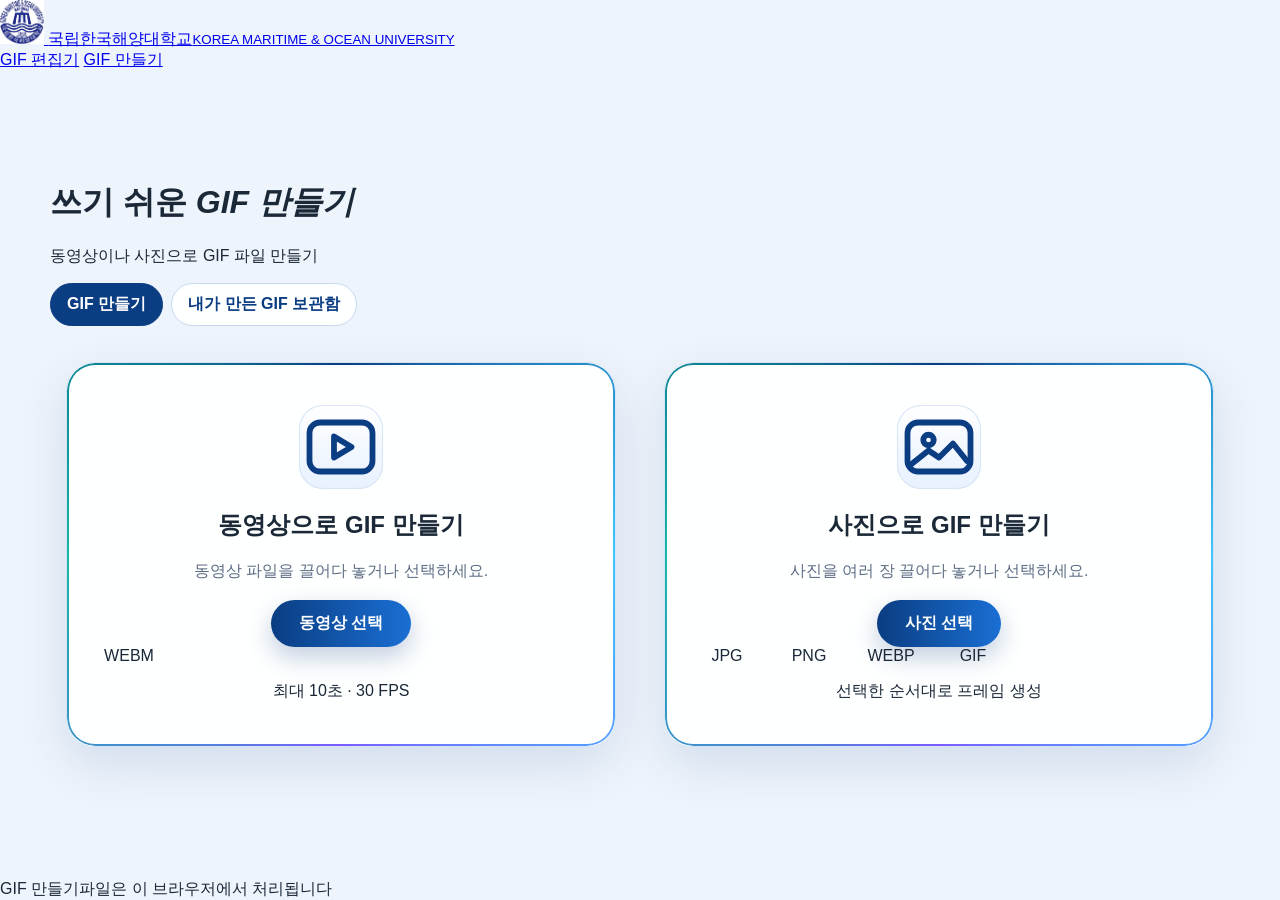
==== maker.html @ d2a6f074 "Add files via upload" ====
<!DOCTYPE html>
<html lang="ko">
<head>
  <meta charset="UTF-8">
  <meta name="viewport" content="width=device-width, initial-scale=1.0">
  <title>스마트 GIF 생성기</title>
  <link rel="icon" href="assets/kmou-logo.png">
  <link rel="stylesheet" href="css/shared.css">
  <link rel="stylesheet" href="css/style.css">
</head>
<body class="maker">
  <header class="site-header">
    <div class="header-inner">
      <a class="identity" href="https://www.kmou.ac.kr/" target="_blank" rel="noopener noreferrer" aria-label="국립한국해양대학교">
        <img src="assets/kmou-logo.png" width="44" height="44" alt="">
        <span>국립한국해양대학교<small>KOREA MARITIME &amp; OCEAN UNIVERSITY</small></span>
      </a>
      <nav aria-label="주 메뉴">
        <a href="index.html" id="editLink">GIF 편집기</a>
        <a class="current" href="maker.html" id="homeTitle" aria-current="page">GIF 만들기</a>
      </nav>
    </div>
  </header>

  <main>
    <div class="home-shell" id="homeShell">
      <div class="hero">
        <h1>쓰기 쉬운 <em>GIF 만들기</em></h1>
        <p>동영상이나 사진으로 GIF 파일 만들기</p>
      </div>
      <div class="segmented home-tabs" role="tablist" aria-label="홈 메뉴">
        <button type="button" class="home-tab is-active" id="makeTab" role="tab" aria-controls="home" aria-selected="true">GIF 만들기</button>
        <button type="button" class="home-tab" id="archiveTab" role="tab" aria-controls="archive" aria-selected="false">내가 만든 GIF 보관함</button>
      </div>
      <section class="screen home-grid" id="home" role="tabpanel" aria-labelledby="makeTab">
        <section class="upload-card mode-card" id="dropzone" aria-labelledby="video-title">
          <div class="dropzone">
            <span class="drop-icon" aria-hidden="true">
              <svg viewBox="0 0 24 24" fill="none" stroke="currentColor" stroke-width="1.65" stroke-linecap="round" stroke-linejoin="round">
                <rect x="3" y="5" width="18" height="14" rx="3"></rect>
                <path d="m10 9 5 3-5 3Z"></path>
              </svg>
            </span>
            <h2 id="video-title">동영상으로 GIF 만들기</h2>
            <p class="drop-help">동영상 파일을 끌어다 놓거나 선택하세요.</p>
            <button type="button" class="attach-btn primary" id="attachBtn">동영상 선택</button>
            <input id="fileInput" type="file" hidden>
            <div class="formats">
              <ul class="format-list" id="formatList" aria-label="지원 동영상 형식">
                <li data-exts="mp4,m4v" data-mime="video/mp4" data-codec="avc1.42E01E" data-accept="video/mp4,.mp4,.m4v">MP4</li>
                <li data-exts="webm" data-mime="video/webm" data-codec="vp8, vorbis" data-accept="video/webm,.webm">WEBM</li>
                <li data-exts="mov" data-mime="video/quicktime" data-accept="video/quicktime,.mov">MOV</li>
                <li data-exts="ogg,ogv" data-mime="video/ogg" data-codec="theora, vorbis" data-accept="video/ogg,.ogg,.ogv">OGG</li>
              </ul>
              <p class="format-detail">최대 10초 · 30 FPS</p>
            </div>
          </div>
        </section>

        <section class="upload-card mode-card" id="imageZone" aria-labelledby="images-title">
          <div class="dropzone">
            <span class="drop-icon" aria-hidden="true">
              <svg viewBox="0 0 24 24" fill="none" stroke="currentColor" stroke-width="1.65" stroke-linecap="round" stroke-linejoin="round">
                <rect x="3" y="5" width="18" height="14" rx="3"></rect>
                <circle cx="9" cy="10" r="1.5"></circle>
                <path d="m4 17 5-4 3 2 4-4 4 5"></path>
              </svg>
            </span>
            <h2 id="images-title">사진으로 GIF 만들기</h2>
            <p class="drop-help">사진을 여러 장 끌어다 놓거나 선택하세요.</p>
            <button type="button" class="attach-btn primary" id="imageAttachBtn">사진 선택</button>
            <input id="imageFilesInput" type="file" accept="image/png,image/jpeg,image/webp,image/gif,.png,.jpg,.jpeg,.webp,.gif" multiple hidden>
            <div class="formats">
              <ul class="format-list" aria-label="지원 이미지 형식"><li>JPG</li><li>PNG</li><li>WEBP</li><li>GIF</li></ul>
              <p class="format-detail">선택한 순서대로 프레임 생성</p>
              <p class="image-hint" id="imageHint" role="status" hidden></p>
            </div>
          </div>
        </section>
      </section>
      <section class="screen archive" id="archive" role="tabpanel" aria-labelledby="archiveTab" hidden>
        <p class="archive-lead">만들던 GIF는 다운로드하거나 첫 화면으로 돌아오면 여기에 기록됩니다.</p>
        <p class="archive-empty" id="archiveEmpty">아직 기록된 GIF가 없습니다.</p>
        <div class="archive-grid" id="archiveGrid"></div>
      </section>
    </div>

    <section class="screen editor" id="editor" hidden>
      <div class="editor-bar">
        <div class="editor-title">
          <button type="button" class="back-btn secondary" id="backBtn">처음으로</button>
          <div>
            <p class="editor-kicker" id="editorKicker">GIF 편집창</p>
            <p class="job-names">
              <span id="sourceName"></span>
              <span class="arrow" aria-hidden="true">→</span>
              <span id="targetName"></span>
            </p>
          </div>
        </div>
        <p class="status" id="status" aria-live="polite">변환 대기</p>
        <div class="progress-line">
          <div class="bar" id="bar" role="progressbar" aria-valuemin="0" aria-valuemax="100" aria-valuenow="0" aria-label="변환 진행도">
            <div class="bar-fill" id="barFill"></div>
          </div>
          <span class="percent" id="percent">0%</span>
          <button type="button" class="download-btn primary" id="downloadBtn" disabled>다운로드</button>
        </div>
      </div>

      <div class="studio">
        <div class="stage-column">
          <div class="stage-wrap">
            <p class="stage-empty" id="stageEmpty">프레임을 추출하면 이곳에서 편집합니다.</p>
            <canvas id="stage" width="320" height="180" hidden></canvas>
            <div id="photoBox" class="photo-box" hidden>
              <span class="photo-edge n" data-handle="n"></span>
              <span class="photo-edge e" data-handle="e"></span>
              <span class="photo-edge s" data-handle="s"></span>
              <span class="photo-edge w" data-handle="w"></span>
              <span class="photo-handle nw" data-handle="nw"></span>
              <span class="photo-handle ne" data-handle="ne"></span>
              <span class="photo-handle sw" data-handle="sw"></span>
              <span class="photo-handle se" data-handle="se"></span>
            </div>
          </div>
          <div class="frame-row">
            <p class="frame-label" id="frameLabel">프레임을 선택하세요</p>
            <button type="button" class="ghost-btn frame-delete" id="deleteFrameBtn" disabled>이 프레임 삭제</button>
          </div>
          <div class="thumbs" id="thumbs" aria-label="GIF 프레임 목록"></div>
        </div>

        <aside class="tools" data-panel="pen" aria-label="편집 도구">
          <div class="segmented maker-tool-switch" role="group" aria-label="편집 도구 선택">
            <button type="button" data-panel="pen" aria-pressed="true" aria-controls="penCard">펜</button>
            <button type="button" data-panel="pace" aria-pressed="false" aria-controls="speedCard durationCard">재생</button>
            <button type="button" data-panel="image" aria-pressed="false" aria-controls="imageCard">이미지</button>
            <button type="button" data-panel="help" aria-pressed="false" aria-controls="maker-help">도움말</button>
          </div>
          <section class="tool-card" id="penCard">
            <h2>펜</h2>
            <div class="history-row">
              <button type="button" class="ghost-btn history-btn" id="undoBtn" disabled>뒤로 가기</button>
              <button type="button" class="ghost-btn history-btn" id="redoBtn" disabled>앞으로 가기</button>
            </div>
            <div class="pen-list" role="radiogroup" aria-label="펜 종류">
              <button type="button" class="pen-btn is-active" data-pen="pencil">연필</button>
              <button type="button" class="pen-btn" data-pen="marker">마커</button>
              <button type="button" class="pen-btn" data-pen="brush">붓</button>
              <button type="button" class="pen-btn" data-pen="highlighter">형광펜</button>
              <button type="button" class="pen-btn" data-pen="eraser">지우개</button>
            </div>
            <p class="tool-label" id="sizeLabel">굵기 3</p>
            <input id="sizeInput" type="range" min="2" max="40" value="3" aria-label="펜 굵기">
            <div class="swatches" role="listbox" aria-label="펜 색">
              <button type="button" class="swatch is-active" data-color="#111827" style="--swatch:#111827" aria-label="검정"></button>
              <button type="button" class="swatch" data-color="#ffffff" style="--swatch:#ffffff" aria-label="흰색"></button>
              <button type="button" class="swatch" data-color="#e11d48" style="--swatch:#e11d48" aria-label="빨강"></button>
              <button type="button" class="swatch" data-color="#f97316" style="--swatch:#f97316" aria-label="주황"></button>
              <button type="button" class="swatch" data-color="#eab308" style="--swatch:#eab308" aria-label="노랑"></button>
              <button type="button" class="swatch" data-color="#22c55e" style="--swatch:#22c55e" aria-label="초록"></button>
              <button type="button" class="swatch" data-color="#0ea5e9" style="--swatch:#0ea5e9" aria-label="하늘"></button>
              <button type="button" class="swatch" data-color="#2563eb" style="--swatch:#2563eb" aria-label="파랑"></button>
              <button type="button" class="swatch" data-color="#7c3aed" style="--swatch:#7c3aed" aria-label="보라"></button>
              <button type="button" class="swatch" data-color="#ec4899" style="--swatch:#ec4899" aria-label="분홍"></button>
            </div>
            <label class="custom-color">직접 고른 색
              <input id="colorInput" type="color" value="#e11d48">
            </label>
          </section>

          <section class="tool-card" id="speedCard">
            <h2>속도</h2>
            <p class="speed-readout" id="speedLabel">1.00배 · 약 30FPS</p>
            <input id="speedInput" type="range" min="0" max="100" step="1" value="50" aria-label="GIF 재생 속도">
            <div class="speed-scale" aria-hidden="true"><span>0.25배</span><span>1배</span><span>4배</span></div>
            <figure class="preview-card">
              <figcaption><span class="live-dot"></span>속도 미리보기</figcaption>
              <canvas id="previewCanvas" width="240" height="135"></canvas>
            </figure>
          </section>

          <section class="tool-card" id="durationCard" hidden>
            <h2>프레임 지속시간</h2>
            <p class="speed-readout" id="durationLabel">0.50초</p>
            <input id="durationInput" type="range" min="0" max="100" step="1" value="50" aria-label="선택한 프레임 지속시간">
            <div class="speed-scale" aria-hidden="true"><span>0.1초</span><span>0.5초</span><span>3초</span></div>
            <button type="button" class="ghost-btn" id="applyDurationBtn">모든 프레임에 적용</button>
          </section>

          <section class="tool-card" id="imageCard">
            <h2>이미지 삽입</h2>
            <button type="button" class="ghost-btn" id="imageBtn">이미지 첨부</button>
            <input id="imageInput" type="file" accept="image/png,image/jpeg,image/webp,image/gif" hidden>
            <p class="picked-name" id="pickedName">아직 고른 이미지가 없습니다.</p>
            <p class="picked-name">넣은 사진의 테두리를 드래그하면 크기가 바뀝니다.</p>
            <button type="button" class="solid-btn" id="insertNextBtn" disabled>다음 프레임으로 추가</button>
            <button type="button" class="ghost-btn" id="overlayBtn" disabled>선택한 프레임 위에 붙이기</button>
          </section>
          <section id="maker-help" class="tool-card howto" aria-label="GIF 편집창 사용 방법">
            <h2>GIF 편집창 사용 방법</h2>
            <ol>
              <li>동영상은 30FPS·최대 10초, 이미지는 한 번에 고른 순서대로 프레임이 됩니다.</li>
              <li>프레임을 누르고 펜으로 그립니다. 필요 없는 프레임은 삭제할 수 있습니다.</li>
              <li>사진을 넣은 뒤 파란 테두리를 드래그하면 그 사진만 커지거나 작아집니다.</li>
              <li>완료되면 다운로드가 켜집니다. 첫 화면으로 돌아오면 보관함에 기록됩니다.</li>
            </ol>
          </section>
        </aside>
      </div>
    </section>
  </main>

  <footer class="site-footer"><span>GIF 만들기</span><span>파일은 이 브라우저에서 처리됩니다</span></footer>

  <video id="decoder" class="decoder" muted playsinline preload="auto"></video>
  <script src="js/gifenc.global.js"></script>
  <script src="js/app.js"></script>
</body>
</html>
---- css/style.css ----
:root {
  --navy: #0a3d82;
  --navy-deep: #072c5e;
  --ink: #1a2838;
  --muted: #5d6e84;
  --line: #d5e1f0;
  --sky: #e7f0fb;
  --bg: #eef4fb;
  --card: rgba(255, 255, 255, 0.94);
  --danger: #b42318;
  --shadow: 0 18px 50px rgba(10, 61, 130, 0.12);
}

* { box-sizing: border-box; }

[hidden] { display: none !important; }

html, body { margin: 0; min-height: 100%; }

body {
  min-height: 100vh;
  display: flex;
  flex-direction: column;
  color: var(--ink);
  background: var(--bg);
  font-family: "Malgun Gothic", "맑은 고딕", "Apple SD Gothic Neo", sans-serif;
  overflow-x: hidden;
}

button, input { font: inherit; }

:focus-visible {
  outline: 3px solid #e2a100;
  outline-offset: 3px;
}

.motion-bg {
  position: fixed;
  inset: 0;
  z-index: -1;
  overflow: hidden;
  background:
    radial-gradient(900px 420px at 10% -10%, rgba(62, 198, 255, 0.35), transparent 60%),
    radial-gradient(700px 380px at 100% 0%, rgba(124, 92, 255, 0.22), transparent 55%),
    linear-gradient(180deg, #f7fbff 0%, #e7f1fb 45%, #d9e8f8 100%);
}

.orb {
  position: absolute;
  border-radius: 50%;
  filter: blur(8px);
  opacity: 0.75;
  animation: float 9s ease-in-out infinite;
}

.orb-a {
  width: 280px;
  height: 280px;
  left: -60px;
  top: 120px;
  background: rgba(26, 111, 212, 0.28);
}

.orb-b {
  width: 220px;
  height: 220px;
  right: -40px;
  top: 280px;
  background: rgba(14, 184, 196, 0.28);
  animation-delay: -3s;
}

.orb-c {
  width: 180px;
  height: 180px;
  left: 42%;
  bottom: -40px;
  background: rgba(124, 92, 255, 0.22);
  animation-delay: -5s;
}

.wave {
  position: absolute;
  left: -10%;
  right: -10%;
  bottom: -30px;
  height: 180px;
  background: radial-gradient(120% 80% at 50% 100%, rgba(10, 61, 130, 0.18), transparent 70%);
  animation: swell 7s ease-in-out infinite;
}

@keyframes float {
  0%, 100% { transform: translate3d(0, 0, 0) scale(1); }
  50% { transform: translate3d(24px, -28px, 0) scale(1.08); }
}

@keyframes swell {
  0%, 100% { transform: translateY(0); }
  50% { transform: translateY(-16px); }
}

.topbar {
  position: sticky;
  top: 0;
  z-index: 5;
  background: rgba(255, 255, 255, 0.88);
  backdrop-filter: blur(12px);
  border-bottom: 1px solid rgba(213, 225, 240, 0.9);
}

.topbar-inner {
  width: min(1180px, calc(100% - 32px));
  margin: 0 auto;
  min-height: 96px;
  display: flex;
  align-items: center;
  justify-content: space-between;
  gap: 20px;
}

.logo-link {
  display: flex;
  align-items: center;
  line-height: 0;
  border-radius: 8px;
}

.logo-link img {
  height: 78px;
  width: auto;
  display: block;
}

.site-title {
  margin: 0;
  border: 0;
  padding: 0;
  cursor: pointer;
  font-family: inherit;
  font-size: clamp(1.35rem, 2.4vw, 1.85rem);
  font-weight: 800;
  letter-spacing: -0.04em;
  text-align: right;
  background: linear-gradient(100deg, #072c5e 20%, #1a6fd4 45%, #072c5e 70%);
  background-size: 200% auto;
  -webkit-background-clip: text;
  background-clip: text;
  color: transparent;
  -webkit-text-fill-color: transparent;
  animation: shimmer 5s linear infinite;
}

@keyframes shimmer {
  to { background-position: 200% center; }
}

main {
  flex: 1;
  width: min(1180px, calc(100% - 32px));
  margin: 0 auto;
  padding: 28px 0 56px;
  display: flex;
  flex-direction: column;
}

body:not(.is-editor) main { justify-content: safe center; }

.home-tabs {
  display: flex;
  flex-wrap: wrap;
  gap: 8px;
  margin: 0 0 14px;
}

.home-tab {
  border: 1px solid #c5d7ee;
  background: rgba(255, 255, 255, 0.92);
  color: var(--navy);
  border-radius: 999px;
  padding: 10px 16px;
  font-weight: 800;
  cursor: pointer;
}

.home-tab.is-active {
  background: var(--navy);
  color: #fff;
  border-color: var(--navy);
}

.archive {
  background: var(--card);
  border: 1px solid #d5e4f6;
  border-radius: 28px;
  box-shadow: var(--shadow);
  padding: 22px;
}

.archive-lead,
.archive-empty {
  margin: 0 0 14px;
  color: var(--muted);
  font-weight: 700;
}

.archive-grid {
  display: grid;
  grid-template-columns: repeat(auto-fill, minmax(220px, 1fr));
  gap: 14px;
}

.archive-card {
  display: flex;
  flex-direction: column;
  gap: 8px;
  padding: 12px;
  border: 1px solid var(--line);
  border-radius: 18px;
  background: #fff;
}

.archive-card img {
  width: 100%;
  height: 140px;
  object-fit: contain;
  background: #f4f8fd;
  border-radius: 12px;
}

.archive-card h3 {
  margin: 0;
  font-size: 0.95rem;
  color: var(--navy-deep);
  word-break: break-all;
}

.archive-meta {
  margin: 0;
  color: var(--muted);
  font-size: 0.82rem;
  font-weight: 700;
}

.archive-actions {
  display: flex;
  flex-wrap: wrap;
  gap: 8px;
}

.archive-edit { flex: 1 1 100%; }

.archive-actions .solid-btn,
.archive-actions .ghost-btn {
  width: auto;
  flex: 1;
  margin-top: 0;
}

.home-grid {
  display: grid;
  grid-template-columns: 1fr 1fr;
  gap: 16px;
  align-items: stretch;
}

.mode-card { padding: 22px 16px 16px; }

.image-hint {
  margin: 14px 0 0;
  color: var(--muted);
  font-size: 0.82rem;
  font-weight: 800;
  letter-spacing: 0.04em;
}

.screen { animation: rise-in 0.4s ease; }

@keyframes rise-in {
  from { opacity: 0; transform: translateY(12px); }
  to { opacity: 1; transform: none; }
}

.dropzone {
  position: relative;
  isolation: isolate;
  background: var(--card);
  border: 1px solid #d5e4f6;
  border-radius: 28px;
  box-shadow: var(--shadow);
  padding: 42px 28px 28px;
  text-align: center;
}

.dropzone > * { position: relative; z-index: 1; }

.dropzone::before {
  content: "";
  position: absolute;
  inset: 0;
  z-index: 0;
  padding: 2px;
  border-radius: inherit;
  background: conic-gradient(from var(--spin), #0a3d82, #3ec6ff, #7c5cff, #14b8a6, #0a3d82);
  -webkit-mask: linear-gradient(#000 0 0) content-box, linear-gradient(#000 0 0);
  -webkit-mask-composite: xor;
  mask-composite: exclude;
  animation: border-spin 5s linear infinite;
  pointer-events: none;
}

@property --spin {
  syntax: "<angle>";
  initial-value: 0deg;
  inherits: false;
}

@keyframes border-spin { to { --spin: 360deg; } }

.dropzone.is-over {
  transform: translateY(-2px) scale(1.01);
  background: #f5fbff;
}

.drop-icon {
  width: 84px;
  height: 84px;
  margin: 0 auto;
  display: grid;
  place-items: center;
  color: var(--navy);
  border-radius: 24px;
  background: linear-gradient(180deg, #ffffff, #e7f1ff);
  box-shadow: inset 0 0 0 1px #d5e4f6;
  animation: bob 2.8s ease-in-out infinite;
}

@keyframes bob {
  0%, 100% { transform: translateY(0); }
  50% { transform: translateY(-6px); }
}

.drop-kicker {
  margin: 16px 0 0;
  color: #1a6fd4;
  font-weight: 800;
  letter-spacing: -0.02em;
}

.drop-title {
  margin: 6px 0;
  font-size: clamp(1.25rem, 2vw, 1.7rem);
  font-weight: 800;
  letter-spacing: -0.04em;
}

.drop-help { margin: 0; color: var(--muted); }

.attach-btn, .solid-btn, .download-btn, .ghost-btn, .back-btn, .pen-btn {
  border: 0;
  cursor: pointer;
}

.attach-btn, .solid-btn {
  background: linear-gradient(90deg, #0a3d82, #1a6fd4);
  color: #fff;
  border-radius: 999px;
  font-weight: 800;
}

.attach-btn {
  margin-top: 18px;
  padding: 13px 28px;
  box-shadow: 0 10px 24px rgba(10, 61, 130, 0.25);
}

.attach-btn:hover, .solid-btn:hover { filter: brightness(1.08); }

.caps {
  margin-top: 28px;
  padding-top: 22px;
  border-top: 1px solid var(--line);
  display: flex;
  justify-content: center;
  gap: 36px;
  flex-wrap: wrap;
}

.caps-label {
  margin: 0 0 12px;
  color: var(--muted);
  font-size: 0.82rem;
  font-weight: 700;
}

.format-list {
  list-style: none;
  display: flex;
  gap: 14px;
  margin: 0;
  padding: 0;
}

.format-list li {
  width: 68px;
  display: flex;
  flex-direction: column;
  align-items: center;
  gap: 6px;
  animation: bob 3.2s ease-in-out infinite;
}

.format-list li:nth-child(2) { animation-delay: -0.6s; }
.format-list li:nth-child(3) { animation-delay: -1.1s; }
.format-list li:nth-child(4) { animation-delay: -1.7s; }

.file-ext {
  font-size: 12px;
  font-weight: 800;
  letter-spacing: 0.06em;
  color: var(--navy-deep);
}

.fps-badge {
  min-width: 108px;
  background: linear-gradient(180deg, #ffffff, #e7f1ff);
  color: var(--navy);
  border-radius: 16px;
  padding: 12px 14px 10px;
  display: flex;
  flex-direction: column;
  box-shadow: inset 0 0 0 1px #d5e4f6;
}

.fps-badge strong { font-size: 1.15rem; }
.fps-badge span { font-size: 0.78rem; color: var(--muted); font-weight: 700; }

.editor-bar, .tool-card, .howto, .stage-wrap {
  background: var(--card);
  border: 1px solid rgba(213, 225, 240, 0.95);
  box-shadow: var(--shadow);
}

.editor-bar {
  border-radius: 22px;
  padding: 16px 18px 14px;
}

.editor-title {
  display: flex;
  align-items: center;
  gap: 12px;
}

.back-btn, .ghost-btn {
  background: #fff;
  color: var(--navy);
  border-radius: 999px;
  padding: 8px 14px;
  font-weight: 800;
  box-shadow: inset 0 0 0 1.5px #c5d7ee;
}

.editor-kicker {
  margin: 0;
  color: #1a6fd4;
  font-size: 0.78rem;
  font-weight: 800;
}

.job-names {
  margin: 2px 0 0;
  font-weight: 800;
  letter-spacing: -0.03em;
  word-break: break-all;
}

#targetName { color: var(--navy); }

.arrow { margin: 0 6px; color: var(--muted); }

.status {
  margin: 10px 0;
  color: var(--muted);
  font-size: 0.92rem;
  font-weight: 700;
}

.status.is-error { color: var(--danger); }

.progress-line {
  display: flex;
  align-items: center;
  gap: 12px;
}

.bar {
  flex: 1;
  min-width: 0;
  height: 16px;
  background: #e6eef8;
  border-radius: 999px;
  overflow: hidden;
}

.bar-fill {
  width: 0%;
  height: 100%;
  background: linear-gradient(90deg, #3ec6ff, #1a6fd4 45%, #0a3d82);
  background-size: 180% 100%;
  animation: bar-flow 1.4s linear infinite;
}

.bar.is-settled .bar-fill {
  animation: none;
  background: #0a3d82;
  background-size: auto;
}

@keyframes bar-flow {
  from { background-position: 0 0; }
  to { background-position: 180% 0; }
}

.percent {
  width: 48px;
  text-align: right;
  font-variant-numeric: tabular-nums;
  font-weight: 800;
  color: var(--navy);
}

.download-btn {
  flex: 0 0 auto;
  border-radius: 999px;
  padding: 11px 18px;
  font-weight: 800;
  background: #e6ebf2;
  color: #93a0b3;
  cursor: not-allowed;
}

.download-btn:not(:disabled) {
  background: linear-gradient(90deg, #0a3d82, #1a6fd4);
  color: #fff;
  cursor: pointer;
  box-shadow: 0 8px 18px rgba(10, 61, 130, 0.25);
}

.download-btn.is-ready { animation: ready 0.55s ease; }

@keyframes ready {
  0% { transform: scale(0.96); }
  60% { transform: scale(1.05); }
  100% { transform: scale(1); }
}

.studio {
  margin-top: 16px;
  display: grid;
  grid-template-columns: minmax(0, 1.5fr) minmax(240px, 0.8fr);
  gap: 16px;
  align-items: start;
}

.stage-column,
.stage-wrap,
.thumbs,
.editor-bar {
  min-width: 0;
  max-width: 100%;
}

.stage-wrap {
  position: relative;
  min-height: 300px;
  border-radius: 22px;
  display: grid;
  place-items: center;
  padding: 16px;
  background:
    linear-gradient(180deg, rgba(255, 255, 255, 0.96), rgba(244, 249, 255, 0.96));
}

.stage-empty {
  margin: 0;
  color: var(--muted);
  font-weight: 700;
}

#stage {
  width: 100%;
  height: auto;
  border-radius: 12px;
  background: #102033;
  touch-action: none;
  cursor: crosshair;
  box-shadow: 0 12px 30px rgba(16, 32, 51, 0.18);
}

#stage.is-eraser { cursor: cell; }

.photo-box {
  position: absolute;
  border: 2px solid #0a3d82;
  box-shadow: 0 0 0 1px #fff;
  pointer-events: none;
  z-index: 4;
  box-sizing: border-box;
}

.photo-edge,
.photo-handle {
  position: absolute;
  pointer-events: auto;
  touch-action: none;
}

.photo-handle {
  width: 12px;
  height: 12px;
  background: #fff;
  border: 2px solid #0a3d82;
  border-radius: 2px;
  box-sizing: border-box;
}

.photo-handle.nw { left: -7px; top: -7px; cursor: nwse-resize; }
.photo-handle.ne { right: -7px; top: -7px; cursor: nesw-resize; }
.photo-handle.sw { left: -7px; bottom: -7px; cursor: nesw-resize; }
.photo-handle.se { right: -7px; bottom: -7px; cursor: nwse-resize; }

.photo-edge.n,
.photo-edge.s { left: 14px; right: 14px; height: 14px; cursor: ns-resize; }
.photo-edge.n { top: -8px; }
.photo-edge.s { bottom: -8px; }
.photo-edge.e,
.photo-edge.w { top: 14px; bottom: 14px; width: 14px; cursor: ew-resize; }
.photo-edge.e { right: -8px; }
.photo-edge.w { left: -8px; }

.frame-row {
  display: flex;
  align-items: center;
  justify-content: space-between;
  gap: 8px;
}

.frame-label {
  margin: 10px 4px;
  font-weight: 800;
  color: var(--navy-deep);
}

.frame-delete {
  width: auto;
  margin: 0;
  padding: 6px 10px;
  white-space: nowrap;
}

.thumbs {
  display: flex;
  gap: 8px;
  overflow-x: auto;
  padding: 4px 2px 12px;
  min-height: 96px;
}

.thumb-empty {
  margin: 18px 4px;
  color: var(--muted);
  font-size: 0.9rem;
}

.thumb {
  margin: 0;
  flex: 0 0 auto;
  width: 104px;
  padding: 0;
  border: 0;
  background: transparent;
  cursor: pointer;
  animation: rise-in 0.22s ease;
}

.thumb img {
  width: 104px;
  height: 64px;
  object-fit: cover;
  display: block;
  background: #102033;
  border-radius: 8px;
  border: 2px solid transparent;
}

.thumb.is-selected img {
  border-color: #1a6fd4;
  box-shadow: 0 0 0 3px rgba(26, 111, 212, 0.25);
}

.thumb figcaption, .thumb span {
  display: block;
  margin-top: 4px;
  text-align: center;
  font-size: 11px;
  font-weight: 700;
  color: var(--muted);
}

.tools { display: flex; flex-direction: column; gap: 12px; }

.tool-card {
  border-radius: 20px;
  padding: 14px;
}

.tool-card h2, .howto h2 {
  margin: 0 0 10px;
  font-size: 1rem;
  letter-spacing: -0.03em;
}

.history-row {
  display: flex;
  gap: 8px;
  margin-bottom: 8px;
}

.history-btn {
  width: auto;
  flex: 1;
  margin-top: 0;
  padding: 7px 8px;
}

.pen-list, .swatches {
  display: flex;
  flex-wrap: wrap;
  gap: 8px;
}

.pen-btn {
  background: #f3f7fc;
  color: var(--navy-deep);
  border-radius: 999px;
  padding: 7px 12px;
  font-weight: 800;
  box-shadow: inset 0 0 0 1px #d5e2f2;
}

.pen-btn.is-active {
  background: var(--navy);
  color: #fff;
  box-shadow: none;
}

.tool-label, .speed-readout, .picked-name {
  margin: 12px 0 6px;
  font-weight: 800;
  color: var(--navy-deep);
  font-size: 0.92rem;
}

.picked-name {
  color: var(--muted);
  font-weight: 700;
  min-height: 1.3em;
}

input[type="range"] { width: 100%; accent-color: var(--navy); }

.swatch {
  width: 28px;
  height: 28px;
  border-radius: 50%;
  border: 2px solid #fff;
  background: var(--swatch);
  box-shadow: inset 0 0 0 1px rgba(16, 32, 51, 0.2), 0 0 0 1px #d5e1f0;
  cursor: pointer;
}

.swatch.is-active { box-shadow: 0 0 0 2px var(--navy); }

.custom-color {
  margin-top: 10px;
  display: flex;
  align-items: center;
  justify-content: space-between;
  gap: 8px;
  font-size: 0.88rem;
  font-weight: 700;
  color: var(--muted);
}

.speed-scale {
  display: flex;
  justify-content: space-between;
  color: var(--muted);
  font-size: 0.75rem;
  font-weight: 700;
}

.preview-card { margin: 12px 0 0; }

.preview-card figcaption {
  display: flex;
  align-items: center;
  gap: 6px;
  margin-bottom: 8px;
  font-size: 0.82rem;
  font-weight: 800;
  color: var(--muted);
}

.live-dot {
  width: 8px;
  height: 8px;
  border-radius: 50%;
  background: #ef4444;
  animation: blink 1.2s steps(1) infinite;
}

@keyframes blink {
  0%, 49% { opacity: 1; }
  50%, 100% { opacity: 0.25; }
}

#previewCanvas {
  width: 100%;
  height: auto;
  border-radius: 12px;
  background: #102033;
  display: block;
}

.solid-btn, .ghost-btn { width: 100%; margin-top: 8px; padding: 10px 12px; }
.ghost-btn { background: #fff; }

button:disabled {
  cursor: not-allowed;
  filter: grayscale(0.2);
  opacity: 0.55;
}

.howto {
  margin-top: 18px;
  border-radius: 22px;
  padding: 18px 20px 8px;
}

.howto ol {
  margin: 0;
  padding-left: 1.2rem;
}

.howto li {
  margin: 0 0 12px;
  line-height: 1.55;
}

.decoder {
  position: fixed;
  left: 0;
  bottom: 0;
  width: 320px;
  height: 180px;
  opacity: 0;
  pointer-events: none;
  z-index: -1;
}

body.is-editor {
  min-height: 100vh;
  overflow: auto;
}

body.is-editor .topbar-inner { min-height: 58px; }
body.is-editor .logo-link img { height: 50px; }
body.is-editor .site-title { font-size: 1.25rem; }

body.is-editor main {
  width: min(1360px, calc(100% - 16px));
  min-height: calc(100vh - 58px);
  padding: 8px 0 16px;
  overflow: visible;
  justify-content: stretch;
}

body.is-editor .editor {
  height: 100%;
  display: grid;
  grid-template-rows: auto minmax(0, 1fr) auto;
  gap: 8px;
}

body.is-editor .editor-bar {
  padding: 8px 12px;
  border-radius: 16px;
}

body.is-editor .status { margin: 4px 0; font-size: 0.82rem; }

body.is-editor .studio {
  margin: 0;
  min-height: 0;
  height: 100%;
  align-items: stretch;
  gap: 8px;
}

body.is-editor .stage-column {
  display: grid;
  grid-template-rows: minmax(0, 1fr) auto auto;
  min-height: 0;
}

body.is-editor .stage-wrap {
  min-height: 0;
  height: 100%;
  padding: 8px;
  border-radius: 16px;
}

body.is-editor #stage {
  width: auto;
  height: auto;
  max-width: 100%;
  max-height: 100%;
}

body.is-editor .frame-label { margin: 4px 2px; font-size: 0.82rem; }
body.is-editor .frame-delete { padding: 4px 8px; font-size: 0.78rem; }

body.is-editor .thumbs { min-height: 0; padding-bottom: 4px; }

body.is-editor .thumb { width: 76px; }
body.is-editor .thumb img { width: 76px; height: 46px; }

body.is-editor .tools {
  min-height: 0;
  display: grid;
  grid-template-columns: 1fr 1fr;
  grid-template-areas:
    "pen pen"
    "pace insert";
  gap: 8px;
  align-content: stretch;
}

body.is-editor #penCard { grid-area: pen; }
body.is-editor #speedCard,
body.is-editor #durationCard { grid-area: pace; }
body.is-editor #imageCard { grid-area: insert; }

body.is-editor .tool-card { padding: 8px 10px; border-radius: 14px; }
body.is-editor .tool-card h2 { margin-bottom: 6px; font-size: 0.92rem; }
body.is-editor .swatch { width: 22px; height: 22px; }
body.is-editor .pen-btn { padding: 5px 9px; }
body.is-editor .tool-label,
body.is-editor .speed-readout,
body.is-editor .picked-name { margin: 6px 0 4px; }
body.is-editor .preview-card { margin-top: 6px; }
body.is-editor #previewCanvas { max-height: 78px; width: auto; max-width: 100%; margin: 0 auto; }
body.is-editor .solid-btn,
body.is-editor .ghost-btn { margin-top: 6px; padding: 7px 8px; }
body.is-editor .custom-color { margin-top: 6px; }

body.is-editor .howto {
  margin: 0;
  padding: 8px 12px 4px;
  border-radius: 14px;
}

body.is-editor .howto h2 { margin: 0 0 4px; font-size: 0.86rem; }

body.is-editor .howto ol {
  display: grid;
  grid-template-columns: 1fr 1fr;
  gap: 2px 18px;
}

body.is-editor .howto li {
  margin: 0 0 4px;
  font-size: 12px;
  line-height: 1.35;
}

@media (max-width: 1100px), (max-height: 680px) {
  body.is-editor { height: auto; overflow: auto; }
  body.is-editor main { height: auto; overflow: visible; }
  body.is-editor .editor { height: auto; display: flex; flex-direction: column; }
  body.is-editor .tools { display: flex; flex-direction: column; }
}

@media (max-width: 900px) {
  .home-grid,
  .studio { grid-template-columns: minmax(0, 1fr); }
  .topbar-inner { min-height: 80px; }
  .logo-link img { height: 58px; }
  .dropzone { padding: 28px 16px 20px; }
  .percent { width: 40px; font-size: 0.82rem; }
  body.is-editor .howto ol { grid-template-columns: 1fr; }
}

@media (prefers-reduced-motion: reduce) {
  *, *::before, *::after {
    animation: none !important;
    transition: none !important;
  }
}
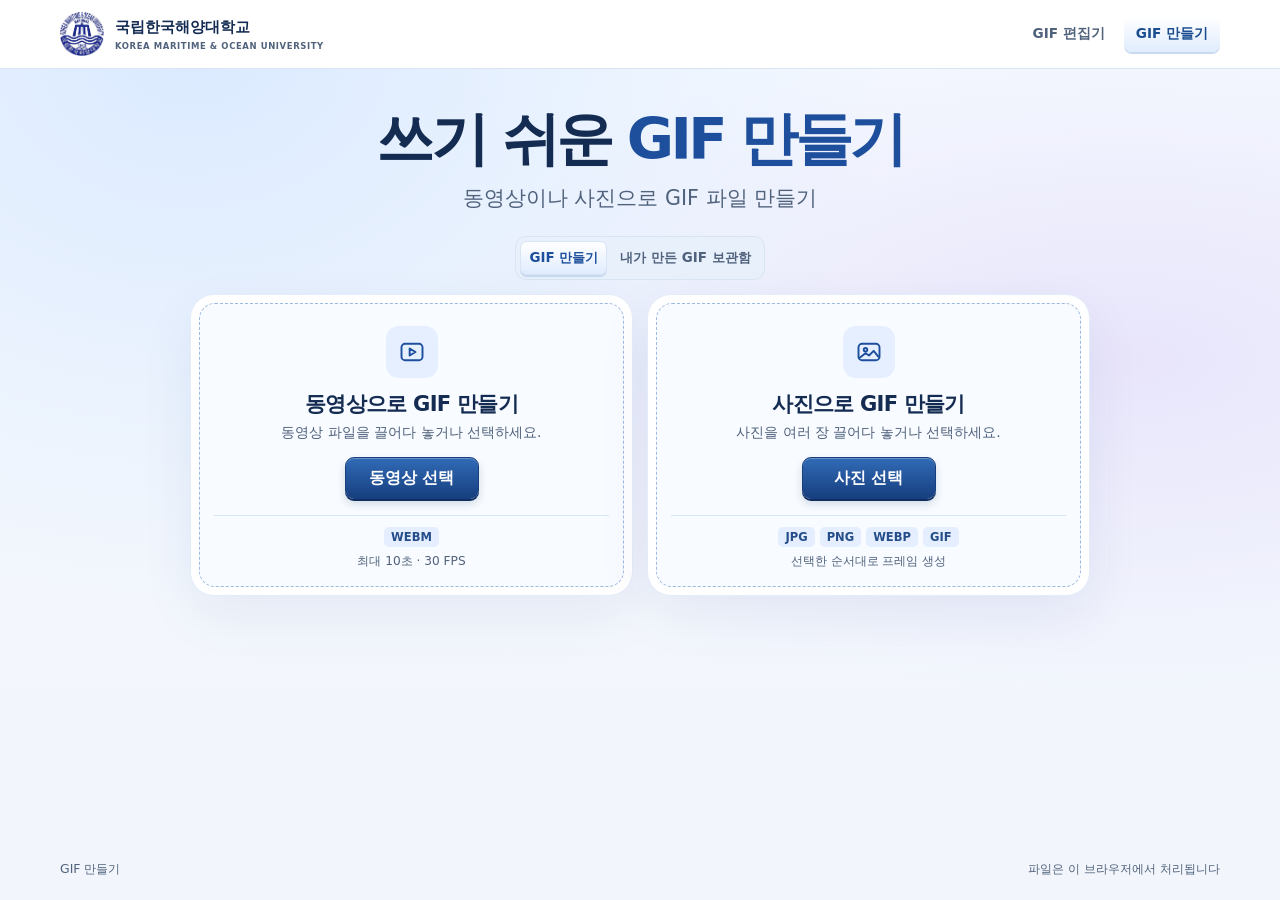
==== commit 0710b54e: "Replace stale files with the complete GIF editor site" ====
--- a/maker.html
+++ b/maker.html
@@ -4,15 +4,15 @@
   <meta charset="UTF-8">
   <meta name="viewport" content="width=device-width, initial-scale=1.0">
   <title>스마트 GIF 생성기</title>
-  <link rel="icon" href="assets/kmou-logo.png">
-  <link rel="stylesheet" href="css/shared.css">
-  <link rel="stylesheet" href="css/style.css">
+  <link rel="icon" href="kmou-logo.png">
+  <link rel="stylesheet" href="shared.css">
+  <link rel="stylesheet" href="style.css">
 </head>
 <body class="maker">
   <header class="site-header">
     <div class="header-inner">
       <a class="identity" href="https://www.kmou.ac.kr/" target="_blank" rel="noopener noreferrer" aria-label="국립한국해양대학교">
-        <img src="assets/kmou-logo.png" width="44" height="44" alt="">
+        <img src="kmou-logo.png" width="44" height="44" alt="">
         <span>국립한국해양대학교<small>KOREA MARITIME &amp; OCEAN UNIVERSITY</small></span>
       </a>
       <nav aria-label="주 메뉴">
@@ -215,7 +215,7 @@
   <footer class="site-footer"><span>GIF 만들기</span><span>파일은 이 브라우저에서 처리됩니다</span></footer>
 
   <video id="decoder" class="decoder" muted playsinline preload="auto"></video>
-  <script src="js/gifenc.global.js"></script>
-  <script src="js/app.js"></script>
+  <script src="gifenc.global.js"></script>
+  <script src="app.js"></script>
 </body>
 </html>
--- a/shared.css
+++ b/shared.css
@@ -0,0 +1,118 @@
+:root {
+  color-scheme: light;
+  --ink: #142c51;
+  --muted: #50627c;
+  --blue: #1d4f9d;
+  --pale: #edf4ff;
+  --line: #d8e5f4;
+  --paper: #fff;
+  --surface: #f2f6fc;
+  --shadow: 0 19px 54px #183d7a12;
+  font-family: "Pretendard", "Noto Sans KR", "Malgun Gothic", system-ui, sans-serif;
+}
+* { box-sizing: border-box; }
+[hidden] { display: none !important; }
+body { margin: 0; color: var(--ink); background: var(--surface); min-height: 100vh; display: flex; flex-direction: column; }
+button, input, select { font: inherit; }
+button { cursor: pointer; }
+button:disabled { opacity: .55; cursor: not-allowed; }
+a { color: inherit; }
+:focus-visible { outline: 3px solid #bf5a0c; outline-offset: 3px; }
+.site-header { flex-shrink: 0; background: #fff; border-bottom: 1px solid var(--line); }
+.header-inner, .site-footer { width: min(1160px, calc(100% - 48px)); margin: auto; display: flex; align-items: center; justify-content: space-between; gap: 20px; }
+.header-inner { min-height: 68px; }
+.identity { display: inline-flex; align-items: center; gap: 11px; text-decoration: none; font-weight: 800; font-size: .93rem; }
+.identity img { object-fit: contain; }
+.identity small { display: block; font-size: .53rem; letter-spacing: .07em; color: var(--muted); margin-top: 4px; }
+.site-header nav { display: flex; gap: 7px; align-items: center; }
+.site-header nav a { text-decoration: none; border-radius: 8px; padding: 9px 12px; color: var(--muted); font-weight: 720; font-size: .85rem; white-space: nowrap; }
+.site-header nav a:hover, .site-header nav .current { background: var(--pale); color: #1c4d91; }
+.hero { text-align: center; margin-bottom: 35px; }
+.hero h1 { margin: 0; font-size: clamp(2rem, 6.6vw, 4.15rem); line-height: 1.2; font-weight: 850; letter-spacing: -.063em; }
+.hero em { color: var(--blue); font-style: normal; }
+.hero p { margin: 15px 0 0; font-size: clamp(1rem, 2.1vw, 1.29rem); color: var(--muted); }
+.upload-card { max-width: 700px; margin: auto; padding: 12px; background: #fff; border: 1px solid #e3ecfa; border-radius: 24px; box-shadow: var(--shadow); }
+.dropzone { text-align: center; padding: 31px 16px 26px; min-height: 316px; border: 1.5px dashed #9eb9e1; border-radius: 16px; background: #f8fbff; transition: background .18s, border-color .18s; }
+.dropzone.dragover { background: #e2eeff; border-color: var(--blue); }
+.primary, .solid-btn, .secondary, .ghost-btn, .icon-button {
+  display: inline-flex; align-items: center; justify-content: center; gap: 8px; min-height: 42px;
+  border: 1px solid transparent; border-radius: 9px; padding: 8px 16px; font-weight: 760; text-decoration: none;
+}
+.primary, .solid-btn { background: #204f99; color: #fff; box-shadow: 0 3px 8px #113d7425; }
+:is(.primary, .solid-btn):hover:not(:disabled) { background: #163d7e; }
+.secondary, .ghost-btn, .icon-button { color: var(--ink); background: #fff; border-color: var(--line); }
+:is(.secondary, .ghost-btn, .icon-button):hover:not(:disabled) { background: var(--pale); }
+.site-footer { min-height: 62px; color: var(--muted); font-size: .78rem; }
+.site-footer > span:last-child { display: inline-flex; align-items: center; gap: 6px; }
+.site-footer svg { width: 15px; height: 15px; }
+
+.segmented {
+  display: flex;
+  align-items: center;
+  gap: 4px;
+  padding: 4px;
+  border: 1px solid var(--line);
+  border-radius: 11px;
+  background: #e8f0fc;
+}
+.segmented button {
+  flex: 1;
+  min-width: 0;
+  border: 1px solid transparent;
+  border-radius: 7px;
+  padding: 5px 8px;
+  color: var(--muted);
+  background: transparent;
+  font-size: .84rem;
+  font-weight: 760;
+}
+.segmented button:is(:hover, [aria-pressed="true"], [aria-selected="true"]) { background: #f8fbff; color: var(--blue); }
+.segmented button:is([aria-pressed="true"], [aria-selected="true"]) { border-color: var(--line); box-shadow: 0 1px 4px #183d7a15; }
+@media (max-width: 470px) {
+  .header-inner, .site-footer { width: calc(100% - 24px); }
+  .identity { gap: 6px; font-size: .75rem; }
+  .identity img { width: 32px; height: 32px; }
+  .identity small { display: none; }
+  .header-inner { gap: 8px; }
+  .site-header nav { gap: 0; }
+  .site-header nav a { padding: 8px 6px; font-size: .72rem; }
+}
+@media (max-width: 315px) {
+  .identity span { display: none; }
+}
+
+body:has(main > #editor:not([hidden])) {
+  height: 100dvh;
+  min-height: 0;
+  overflow: hidden;
+}
+body:has(main > #editor:not([hidden])) .site-footer { display: none; }
+body:has(main > #editor:not([hidden])) .header-inner { min-height: 56px; }
+
+body:has(main > #editor[hidden]) {
+  background: radial-gradient(ellipse at 15% 6%, #dbeaff 0, transparent 46%),
+    radial-gradient(ellipse at 88% 40%, #e8e5fb 0, transparent 45%),
+    linear-gradient(180deg, #f5f9ff, var(--surface));
+}
+
+:is(.primary, .solid-btn) {
+  background: linear-gradient(180deg, #316bb6, #173f80);
+  border-color: #173e7d;
+  box-shadow: inset 0 1px #ffffff45, 0 2px 0 #102e60, 0 5px 9px #163d702c;
+}
+:is(.primary, .solid-btn):hover:not(:disabled) { background: linear-gradient(180deg, #3978c5, #1a488f); }
+:is(.secondary, .ghost-btn, .icon-button, .tool-button, .pen-btn) {
+  background: linear-gradient(180deg, #fff, #eaf1fb);
+  border-color: #b8cce6;
+  box-shadow: inset 0 1px #fff, 0 2px 0 #c4d4e9;
+}
+:is(.secondary, .ghost-btn, .icon-button):hover:not(:disabled) { background: linear-gradient(180deg, #fff, #dceaff); }
+.site-header nav a.current,
+.segmented button:is([aria-pressed="true"], [aria-selected="true"]) {
+  background: linear-gradient(180deg, #fff, #e0ecfd);
+  box-shadow: inset 0 1px #fff, 0 2px 0 #c8d9f0;
+}
+:is(.primary, .solid-btn, .secondary, .ghost-btn, .icon-button, .tool-button, .pen-btn, .segmented button):active:not(:disabled) {
+  transform: translateY(1px);
+  box-shadow: inset 0 2px 4px #15396426;
+}
--- a/style.css
+++ b/style.css
@@ -0,0 +1,599 @@
+:root {
+  --navy: #0a3d82;
+  --navy-deep: #072c5e;
+  --sky: #e7f0fb;
+  --card: rgba(255, 255, 255, 0.94);
+  --danger: #b42318;
+}
+
+main {
+  flex: 1;
+  width: min(1160px, calc(100% - 48px));
+  margin: 0 auto;
+  padding: 36px 0 48px;
+  display: flex;
+  flex-direction: column;
+}
+
+.home-shell { width: min(900px, 100%); margin: 0 auto; }
+.home-shell .hero { margin-bottom: 24px; }
+.home-shell .hero h1 { font-size: clamp(2rem, 6vw, 3.6rem); }
+.home-shell .hero p { margin-top: 10px; }
+.home-tabs { width: fit-content; max-width: 100%; margin: 0 auto 14px; }
+.home-tabs button { flex: 0 1 auto; min-height: 34px; }
+
+.home-grid { display: grid; grid-template-columns: repeat(2, minmax(0, 1fr)); gap: 14px; }
+.mode-card { max-width: none; width: 100%; margin: 0; padding: 8px; }
+.mode-card .dropzone {
+  height: 100%;
+  min-height: 0;
+  padding: 22px 14px 16px;
+  display: flex;
+  flex-direction: column;
+  align-items: center;
+}
+.mode-card.is-over .dropzone { border-color: var(--blue); background: #e2eeff; }
+.drop-icon {
+  display: grid;
+  place-items: center;
+  width: 52px;
+  height: 52px;
+  border-radius: 13px;
+  background: #e6efff;
+  color: var(--blue);
+}
+.drop-icon svg { width: 28px; height: 28px; }
+.mode-card h2 { margin: 12px 0 0; font-size: clamp(1rem, 2.5vw, 1.32rem); letter-spacing: -.035em; }
+.drop-help { margin: 6px 0 0; color: var(--muted); font-size: .87rem; }
+.attach-btn { margin: 15px 0 16px; min-width: 134px; }
+.formats {
+  margin-top: auto;
+  padding-top: 11px;
+  width: 100%;
+  border-top: 1px solid var(--line);
+  display: grid;
+  gap: 6px;
+  justify-items: center;
+}
+.format-list { display: flex; flex-wrap: wrap; justify-content: center; gap: 5px; margin: 0; padding: 0; list-style: none; }
+.format-list li {
+  border-radius: 5px;
+  padding: 3px 7px;
+  color: #244d89;
+  background: #e5eeff;
+  font-size: .72rem;
+  font-weight: 760;
+}
+.format-detail, .image-hint { margin: 0; color: var(--muted); font-size: .76rem; }
+.image-hint { color: var(--danger); }
+
+.archive {
+  background: var(--card);
+  border: 1px solid #d5e4f6;
+  border-radius: 28px;
+  box-shadow: var(--shadow);
+  padding: 22px;
+}
+
+.archive-lead,
+.archive-empty {
+  margin: 0 0 14px;
+  color: var(--muted);
+  font-weight: 700;
+}
+
+.archive-grid {
+  display: grid;
+  grid-template-columns: repeat(auto-fill, minmax(220px, 1fr));
+  gap: 14px;
+}
+
+.archive-card {
+  display: flex;
+  flex-direction: column;
+  gap: 8px;
+  padding: 12px;
+  border: 1px solid var(--line);
+  border-radius: 18px;
+  background: #fff;
+}
+
+.archive-card img {
+  width: 100%;
+  height: 140px;
+  object-fit: contain;
+  background: #f4f8fd;
+  border-radius: 12px;
+}
+
+.archive-card h3 {
+  margin: 0;
+  font-size: 0.95rem;
+  color: var(--navy-deep);
+  word-break: break-all;
+}
+
+.archive-meta {
+  margin: 0;
+  color: var(--muted);
+  font-size: 0.82rem;
+  font-weight: 700;
+}
+
+.archive-actions {
+  display: flex;
+  flex-wrap: wrap;
+  gap: 8px;
+}
+
+.archive-actions :is(.solid-btn, .ghost-btn) { width: auto; flex: 1; margin-top: 0; }
+.archive-actions .archive-edit { flex-basis: 100%; }
+.archive-actions button { font-size: .85rem; }
+
+.editor-title { display: flex; align-items: center; gap: 9px; min-width: 0; }
+.editor-title > div { min-width: 0; }
+.editor-title .back-btn { flex-shrink: 0; }
+.editor-kicker { margin: 0; color: var(--blue); font-size: .76rem; font-weight: 760; }
+
+.job-names {
+  margin: 2px 0 0;
+  font-weight: 800;
+  letter-spacing: -0.03em;
+  overflow: hidden;
+  text-overflow: ellipsis;
+  white-space: nowrap;
+}
+
+#targetName { color: var(--navy); }
+
+.arrow { margin: 0 6px; color: var(--muted); }
+
+.status {
+  margin: 10px 0;
+  color: var(--muted);
+  font-size: 0.92rem;
+  font-weight: 700;
+}
+
+.status.is-error { color: var(--danger); }
+
+.progress-line {
+  display: flex;
+  align-items: center;
+  gap: 12px;
+}
+
+.bar {
+  flex: 1;
+  min-width: 0;
+  height: 16px;
+  background: #e6eef8;
+  border-radius: 999px;
+  overflow: hidden;
+}
+
+.bar-fill {
+  width: 0%;
+  height: 100%;
+  background: linear-gradient(90deg, #3ec6ff, #1a6fd4 45%, #0a3d82);
+  background-size: 180% 100%;
+  animation: bar-flow 1.4s linear infinite;
+}
+
+.bar.is-settled .bar-fill {
+  animation: none;
+  background: #0a3d82;
+  background-size: auto;
+}
+
+@keyframes bar-flow {
+  from { background-position: 0 0; }
+  to { background-position: 180% 0; }
+}
+
+.percent {
+  width: 48px;
+  text-align: right;
+  font-variant-numeric: tabular-nums;
+  font-weight: 800;
+  color: var(--navy);
+}
+
+.download-btn { flex: 0 0 auto; }
+
+.download-btn.is-ready { animation: ready 0.55s ease; }
+
+@keyframes ready {
+  0% { transform: scale(0.96); }
+  60% { transform: scale(1.05); }
+  100% { transform: scale(1); }
+}
+
+.studio {
+  margin-top: 16px;
+  display: grid;
+  grid-template-columns: minmax(0, 1.5fr) minmax(240px, 0.8fr);
+  gap: 16px;
+  align-items: start;
+}
+
+.stage-column,
+.stage-wrap,
+.thumbs,
+.editor-bar {
+  min-width: 0;
+  max-width: 100%;
+}
+
+.stage-wrap {
+  position: relative;
+  min-height: 300px;
+  border-radius: 22px;
+  display: grid;
+  place-items: center;
+  padding: 16px;
+  background:
+    linear-gradient(180deg, rgba(255, 255, 255, 0.96), rgba(244, 249, 255, 0.96));
+}
+
+.stage-empty {
+  margin: 0;
+  color: var(--muted);
+  font-weight: 700;
+}
+
+#stage {
+  width: 100%;
+  height: auto;
+  border-radius: 12px;
+  background: #102033;
+  touch-action: none;
+  cursor: crosshair;
+  box-shadow: 0 12px 30px rgba(16, 32, 51, 0.18);
+}
+
+#stage.is-eraser { cursor: cell; }
+
+.photo-box {
+  position: absolute;
+  border: 2px solid #0a3d82;
+  box-shadow: 0 0 0 1px #fff;
+  pointer-events: none;
+  z-index: 4;
+  box-sizing: border-box;
+}
+
+.photo-edge,
+.photo-handle {
+  position: absolute;
+  pointer-events: auto;
+  touch-action: none;
+}
+
+.photo-handle {
+  width: 12px;
+  height: 12px;
+  background: #fff;
+  border: 2px solid #0a3d82;
+  border-radius: 2px;
+  box-sizing: border-box;
+}
+
+.photo-handle.nw { left: -7px; top: -7px; cursor: nwse-resize; }
+.photo-handle.ne { right: -7px; top: -7px; cursor: nesw-resize; }
+.photo-handle.sw { left: -7px; bottom: -7px; cursor: nesw-resize; }
+.photo-handle.se { right: -7px; bottom: -7px; cursor: nwse-resize; }
+
+.photo-edge.n,
+.photo-edge.s { left: 14px; right: 14px; height: 14px; cursor: ns-resize; }
+.photo-edge.n { top: -8px; }
+.photo-edge.s { bottom: -8px; }
+.photo-edge.e,
+.photo-edge.w { top: 14px; bottom: 14px; width: 14px; cursor: ew-resize; }
+.photo-edge.e { right: -8px; }
+.photo-edge.w { left: -8px; }
+
+.frame-row {
+  display: flex;
+  align-items: center;
+  justify-content: space-between;
+  gap: 8px;
+}
+
+.frame-label {
+  margin: 10px 4px;
+  font-weight: 800;
+  color: var(--navy-deep);
+}
+
+.frame-delete {
+  width: auto;
+  margin: 0;
+  padding: 6px 10px;
+  white-space: nowrap;
+}
+
+.thumbs {
+  display: flex;
+  gap: 8px;
+  overflow-x: auto;
+  padding: 4px 2px 12px;
+  min-height: 96px;
+}
+
+.thumb-empty {
+  margin: 18px 4px;
+  color: var(--muted);
+  font-size: 0.9rem;
+}
+
+.thumb {
+  margin: 0;
+  flex: 0 0 auto;
+  width: 104px;
+  padding: 0;
+  border: 0;
+  background: transparent;
+  cursor: pointer;
+  animation: rise-in 0.22s ease;
+}
+
+.thumb img {
+  width: 104px;
+  height: 64px;
+  object-fit: cover;
+  display: block;
+  background: #102033;
+  border-radius: 8px;
+  border: 2px solid transparent;
+}
+
+.thumb.is-selected img {
+  border-color: #1a6fd4;
+  box-shadow: 0 0 0 3px rgba(26, 111, 212, 0.25);
+}
+
+.thumb figcaption, .thumb span {
+  display: block;
+  margin-top: 4px;
+  text-align: center;
+  font-size: 11px;
+  font-weight: 700;
+  color: var(--muted);
+}
+
+.tools { display: flex; flex-direction: column; gap: 12px; }
+
+.tool-card {
+  border-radius: 20px;
+  padding: 14px;
+}
+
+.tool-card h2, .howto h2 {
+  margin: 0 0 10px;
+  font-size: 1rem;
+  letter-spacing: -0.03em;
+}
+
+.history-row {
+  display: flex;
+  gap: 8px;
+  margin-bottom: 8px;
+}
+
+.history-btn {
+  width: auto;
+  flex: 1;
+  margin-top: 0;
+  padding: 7px 8px;
+}
+
+.pen-list, .swatches {
+  display: flex;
+  flex-wrap: wrap;
+  gap: 8px;
+}
+
+.pen-btn {
+  background: linear-gradient(180deg, #fff, #eaf1fb);
+  color: var(--navy-deep);
+  border: 1px solid var(--line);
+  border-radius: 8px;
+  padding: 6px 10px;
+  font-weight: 800;
+}
+
+.pen-btn.is-active {
+  background: linear-gradient(180deg, #316bb6, #173f80);
+  box-shadow: inset 0 2px 4px #15396466;
+  color: #fff;
+  border-color: var(--navy);
+}
+
+.tool-label, .speed-readout, .picked-name {
+  margin: 12px 0 6px;
+  font-weight: 800;
+  color: var(--navy-deep);
+  font-size: 0.92rem;
+}
+
+.picked-name {
+  color: var(--muted);
+  font-weight: 700;
+  min-height: 1.3em;
+}
+
+input[type="range"] { width: 100%; accent-color: var(--navy); }
+
+.swatch {
+  width: 28px;
+  height: 28px;
+  border-radius: 50%;
+  border: 2px solid #fff;
+  background: var(--swatch);
+  box-shadow: inset 0 0 0 1px rgba(16, 32, 51, 0.2), 0 0 0 1px #d5e1f0;
+  cursor: pointer;
+}
+
+.swatch.is-active { box-shadow: 0 0 0 2px var(--navy); }
+
+.custom-color {
+  margin-top: 10px;
+  display: flex;
+  align-items: center;
+  justify-content: space-between;
+  gap: 8px;
+  font-size: 0.88rem;
+  font-weight: 700;
+  color: var(--muted);
+}
+
+.speed-scale {
+  display: flex;
+  justify-content: space-between;
+  color: var(--muted);
+  font-size: 0.75rem;
+  font-weight: 700;
+}
+
+.preview-card { margin: 12px 0 0; }
+
+.preview-card figcaption {
+  display: flex;
+  align-items: center;
+  gap: 6px;
+  margin-bottom: 8px;
+  font-size: 0.82rem;
+  font-weight: 800;
+  color: var(--muted);
+}
+
+.live-dot {
+  width: 8px;
+  height: 8px;
+  border-radius: 50%;
+  background: #ef4444;
+  animation: blink 1.2s steps(1) infinite;
+}
+
+@keyframes blink {
+  0%, 49% { opacity: 1; }
+  50%, 100% { opacity: 0.25; }
+}
+
+#previewCanvas {
+  width: 100%;
+  height: auto;
+  border-radius: 12px;
+  background: #102033;
+  display: block;
+}
+
+.solid-btn, .ghost-btn { width: 100%; margin-top: 8px; padding: 10px 12px; }
+
+button:disabled {
+  cursor: not-allowed;
+  filter: grayscale(0.2);
+  opacity: 0.55;
+}
+
+.howto {
+  margin-top: 18px;
+  border-radius: 22px;
+  padding: 18px 20px 8px;
+}
+
+.howto ol {
+  margin: 0;
+  padding-left: 1.2rem;
+}
+
+.howto li {
+  margin: 0 0 12px;
+  line-height: 1.55;
+}
+
+.decoder {
+  position: fixed;
+  left: 0;
+  bottom: 0;
+  width: 320px;
+  height: 180px;
+  opacity: 0;
+  pointer-events: none;
+  z-index: -1;
+}
+
+@media (prefers-reduced-motion: reduce) {
+  *, *::before, *::after {
+    animation: none !important;
+    transition: none !important;
+  }
+}
+
+.maker .studio .tool-card, .maker .stage-wrap, .maker .editor-bar {
+  background: var(--paper);
+  border: 1px solid var(--line);
+  border-radius: 16px;
+  box-shadow: 0 9px 28px #163e7310;
+}
+body.is-editor main {
+  width: min(1160px, calc(100% - 48px));
+  min-height: 0;
+  padding: 10px 0;
+}
+body.is-editor .editor {
+  flex: 1;
+  min-height: 0;
+  display: grid;
+  grid-template-rows: auto minmax(0, 1fr);
+  gap: 9px;
+}
+.maker .editor-bar { padding: 7px 10px; }
+.maker .status { margin: 4px 0; }
+.maker .studio {
+  min-height: 0;
+  grid-template-columns: minmax(0, 1.5fr) minmax(0, 1fr);
+  align-items: stretch;
+  gap: 12px;
+  margin: 0;
+}
+.maker .stage-column {
+  min-height: 0;
+  display: grid;
+  grid-template-rows: minmax(0, 1fr) auto auto;
+}
+.maker .stage-wrap { min-height: 0; padding: 8px; grid-template-rows: minmax(0, 1fr); }
+.maker #stage { width: auto; height: auto; max-width: 100%; max-height: 100%; }
+.maker .frame-label { margin: 4px 2px; font-size: .82rem; }
+.maker .thumbs { min-height: 0; padding-bottom: 4px; }
+.maker .thumb, .maker .thumb img { width: 76px; }
+.maker .thumb img { height: 44px; }
+.maker .tools { min-height: 0; gap: 6px; }
+.maker .tool-card { min-height: 0; overflow: auto; padding: 10px 12px; }
+.tools:not([data-panel="pen"]) #penCard,
+.tools:not([data-panel="pace"]) :is(#speedCard, #durationCard),
+.tools:not([data-panel="image"]) #imageCard,
+.tools:not([data-panel="help"]) #maker-help { display: none; }
+.maker #previewCanvas { max-height: 140px; width: auto; max-width: 100%; margin: auto; }
+.maker .howto ol { padding-left: 1.1rem; }
+.maker .howto li { font-size: .88rem; margin-bottom: 8px; }
+@media (max-width: 690px) {
+  main { width: calc(100% - 24px); padding-block: 24px; }
+  .maker .home-grid { grid-template-columns: minmax(0, 1fr); }
+  .archive-grid { grid-template-columns: repeat(auto-fill, minmax(min(220px, 100%), 1fr)); }
+  body.is-editor main { width: calc(100% - 24px); padding-block: 6px; }
+}
+@media (max-width: 690px) and (orientation: portrait), (max-width: 540px) {
+  .maker .studio {
+    grid-template-columns: minmax(0, 1fr);
+    grid-template-rows: minmax(0, 1fr) minmax(0, min(44dvh, 264px));
+    gap: 6px;
+  }
+  .maker .job-names { font-size: .77rem; }
+  .maker .editor-bar :is(.back-btn, .download-btn) { min-height: 32px; padding: 3px 9px; font-size: .8rem; }
+  .maker .thumb, .maker .thumb img { width: 55px; }
+  .maker .thumb img { height: 32px; }
+}
+
+.maker .history-btn, .maker .frame-delete { min-height: 32px; }
